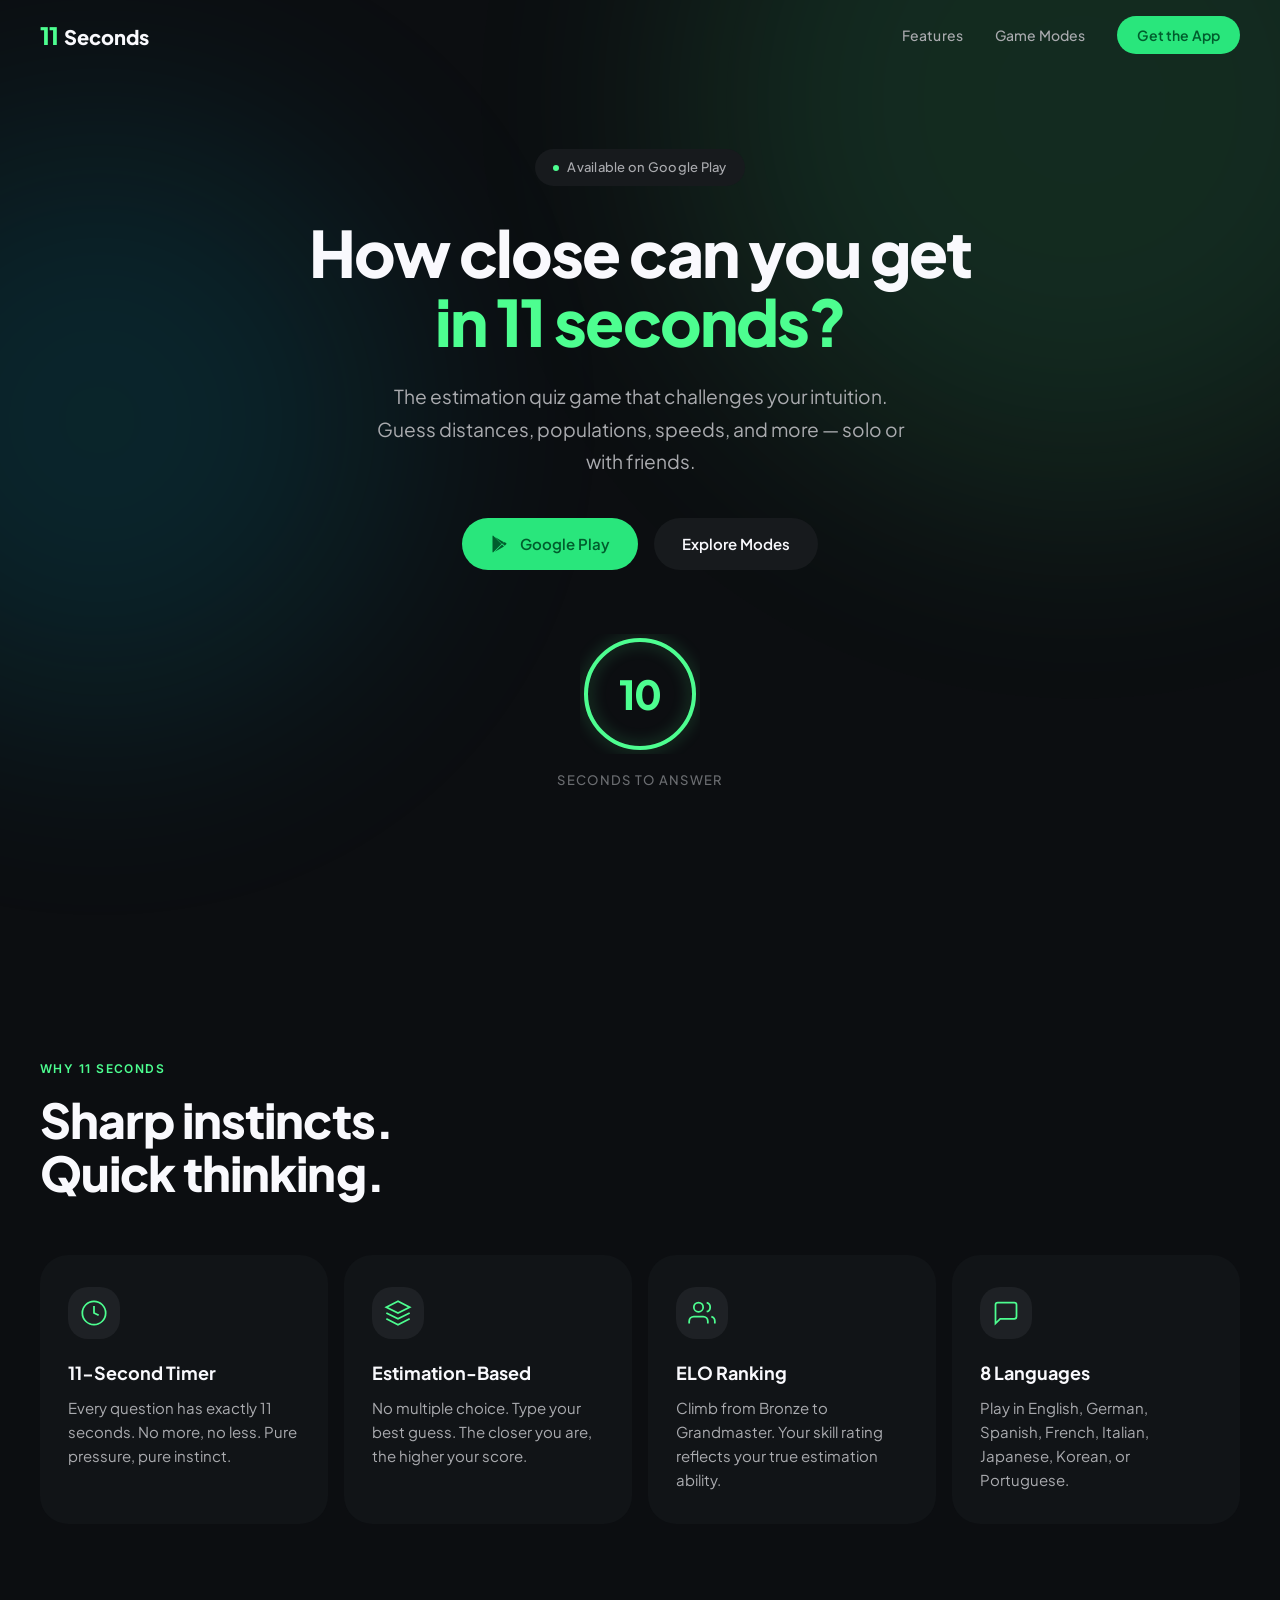
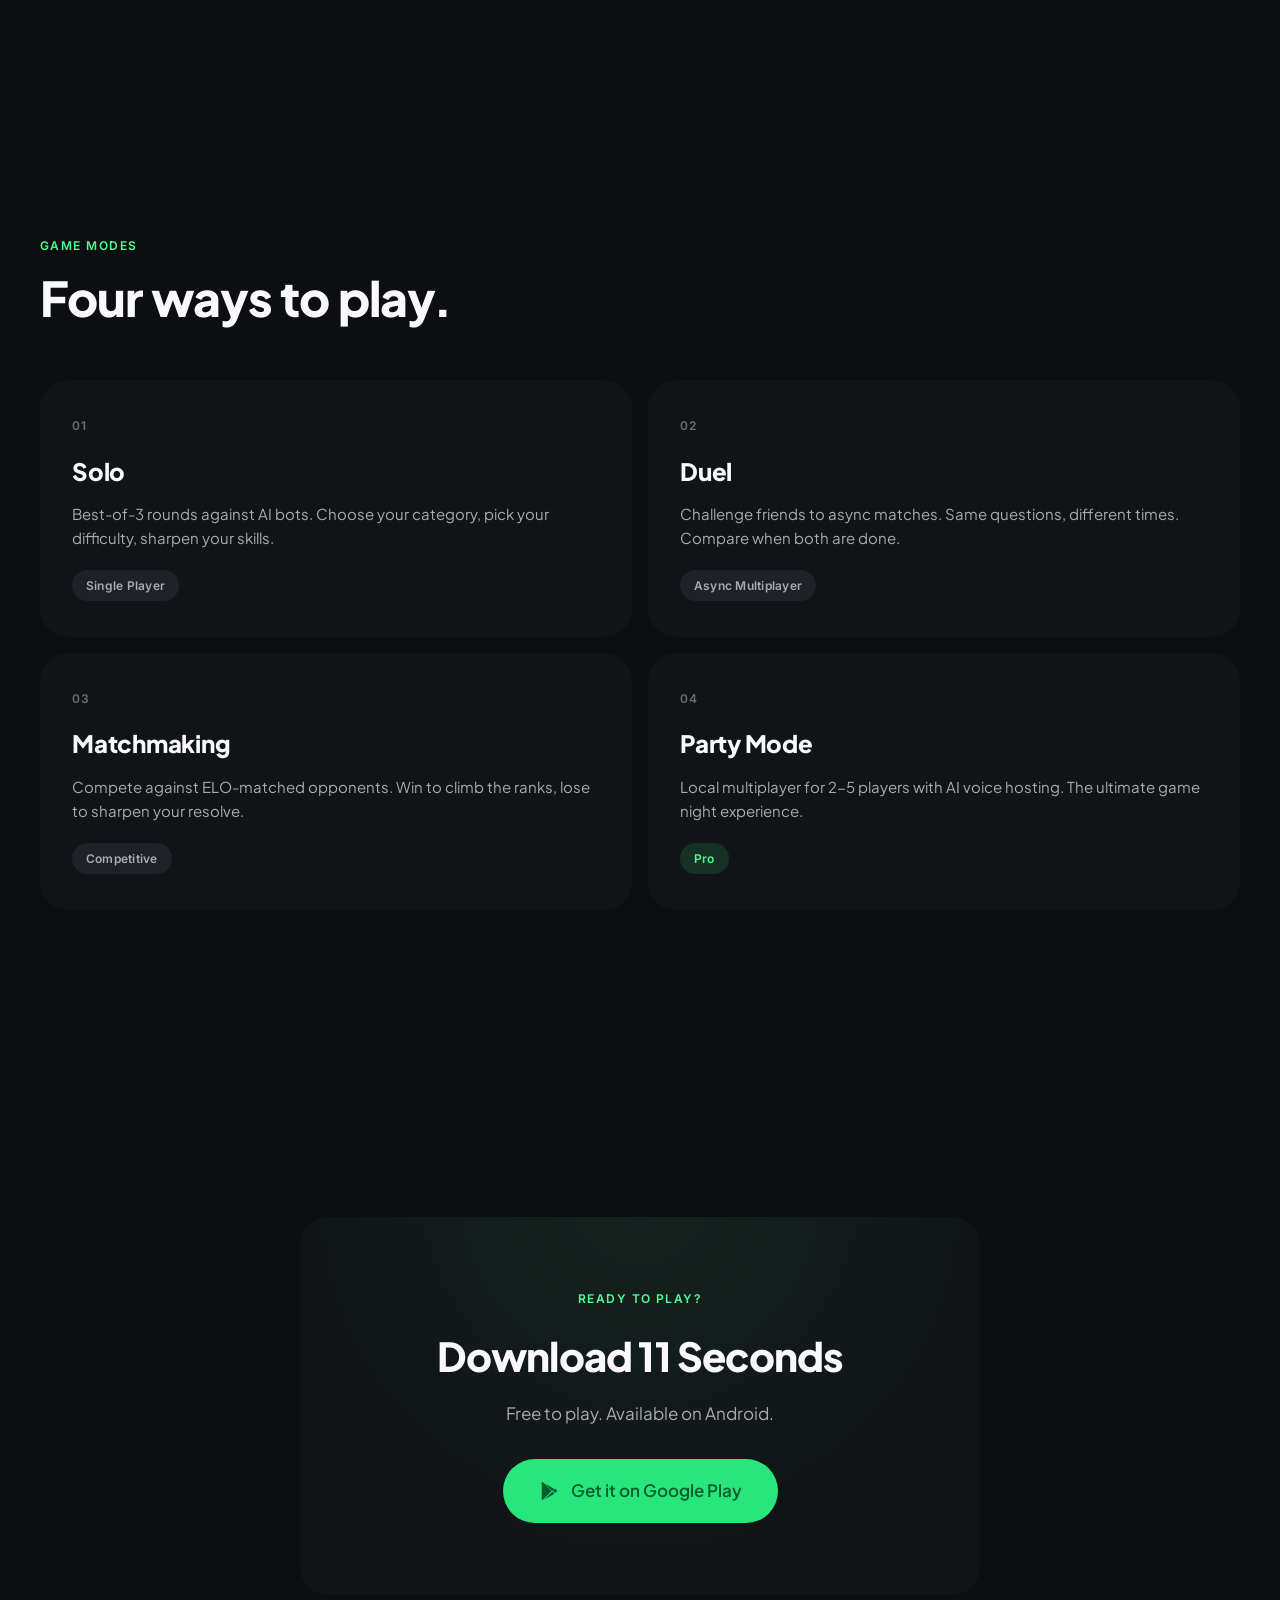
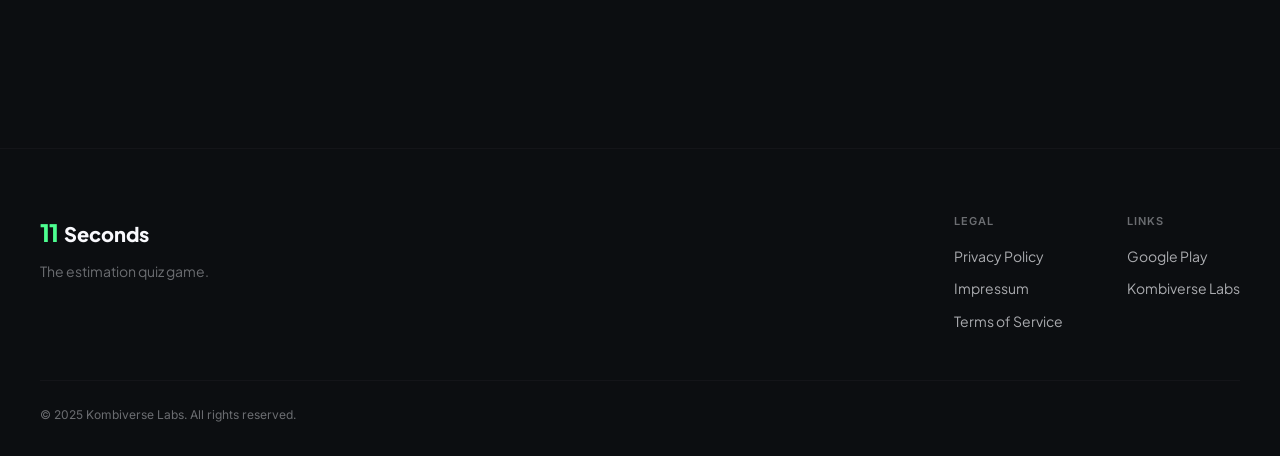
==== index.html @ 77694db5 "feat: 11Seconds marketing website Landing page with Tonal Kineticism design system, Privacy Policy, " ====
<!DOCTYPE html>
<html lang="en">
<head>
  <meta charset="UTF-8">
  <meta name="viewport" content="width=device-width, initial-scale=1.0">
  <title>11 Seconds — The Estimation Quiz Game</title>
  <meta name="description" content="How close can you get in 11 seconds? Test your estimation skills in Solo, Duel, Matchmaking, and Party Mode. Available on Google Play.">
  <meta name="theme-color" content="#0C0E11">

  <!-- Open Graph -->
  <meta property="og:title" content="11 Seconds — The Estimation Quiz Game">
  <meta property="og:description" content="How close can you get in 11 seconds? Test your estimation skills across multiple game modes.">
  <meta property="og:type" content="website">
  <meta property="og:url" content="https://web.11seconds.de">
  <meta property="og:image" content="/og-image.png">

  <!-- Fonts -->
  <link rel="preconnect" href="https://fonts.googleapis.com">
  <link rel="preconnect" href="https://fonts.gstatic.com" crossorigin>
  <link href="https://fonts.googleapis.com/css2?family=Plus+Jakarta+Sans:ital,wght@0,300;0,400;0,500;0,600;0,700;0,800&family=Inter:wght@400;500;600&display=swap" rel="stylesheet">

  <link rel="stylesheet" href="/styles.css">
  <link rel="icon" href="/favicon.svg" type="image/svg+xml">
</head>
<body>
  <!-- Ambient glow effects -->
  <div class="ambient-glow ambient-glow--hero"></div>
  <div class="ambient-glow ambient-glow--mid"></div>

  <!-- Navigation -->
  <nav class="nav" id="nav">
    <div class="nav__inner">
      <a href="/" class="nav__logo">
        <span class="nav__logo-icon">11</span>
        <span class="nav__logo-text">Seconds</span>
      </a>
      <div class="nav__links">
        <a href="#features" class="nav__link">Features</a>
        <a href="#modes" class="nav__link">Game Modes</a>
        <a href="#download" class="nav__link nav__link--cta">Get the App</a>
      </div>
    </div>
  </nav>

  <!-- Hero -->
  <section class="hero">
    <div class="hero__content">
      <div class="hero__badge" data-animate="fade-up">
        <span class="hero__badge-dot"></span>
        Available on Google Play
      </div>
      <h1 class="hero__title" data-animate="fade-up" data-delay="100">
        How close can you get<br>
        <span class="hero__title-accent">in 11 seconds?</span>
      </h1>
      <p class="hero__subtitle" data-animate="fade-up" data-delay="200">
        The estimation quiz game that challenges your intuition.
        Guess distances, populations, speeds, and more &mdash;
        solo or with friends.
      </p>
      <div class="hero__actions" data-animate="fade-up" data-delay="300">
        <a href="https://play.google.com/store/apps/details?id=com.elevenseconds.eleven_seconds" class="btn btn--primary" target="_blank" rel="noopener">
          <svg class="btn__icon" viewBox="0 0 24 24" fill="currentColor" width="20" height="20"><path d="M3.609 1.814L13.792 12 3.61 22.186a.996.996 0 01-.61-.92V2.734a1 1 0 01.609-.92zm10.89 10.893l2.302 2.302-10.937 6.333 8.635-8.635zm3.199-3.199l2.302 2.302-2.302 2.302-2.593-2.302 2.593-2.302zM5.864 3.469L16.8 9.8l-2.302 2.302-8.634-8.633z"/></svg>
          Google Play
        </a>
        <a href="#modes" class="btn btn--ghost">
          Explore Modes
        </a>
      </div>
      <!-- Timer visualization -->
      <div class="hero__timer" data-animate="fade-up" data-delay="400">
        <div class="hero__timer-ring">
          <svg viewBox="0 0 120 120" class="hero__timer-svg">
            <circle cx="60" cy="60" r="54" class="hero__timer-track"/>
            <circle cx="60" cy="60" r="54" class="hero__timer-progress"/>
          </svg>
          <span class="hero__timer-value">11</span>
        </div>
        <div class="hero__timer-label">seconds to answer</div>
      </div>
    </div>
  </section>

  <!-- Features -->
  <section class="features" id="features">
    <div class="features__inner">
      <div class="section-header" data-animate="fade-up">
        <span class="section-tag">Why 11 Seconds</span>
        <h2 class="section-title">Sharp instincts.<br>Quick thinking.</h2>
      </div>
      <div class="features__grid">
        <div class="feature-card" data-animate="fade-up" data-delay="0">
          <div class="feature-card__icon">
            <svg viewBox="0 0 24 24" fill="none" stroke="currentColor" stroke-width="1.5" width="28" height="28"><circle cx="12" cy="12" r="10"/><polyline points="12 6 12 12 16 14"/></svg>
          </div>
          <h3 class="feature-card__title">11-Second Timer</h3>
          <p class="feature-card__desc">Every question has exactly 11 seconds. No more, no less. Pure pressure, pure instinct.</p>
        </div>
        <div class="feature-card" data-animate="fade-up" data-delay="80">
          <div class="feature-card__icon">
            <svg viewBox="0 0 24 24" fill="none" stroke="currentColor" stroke-width="1.5" width="28" height="28"><path d="M12 2L2 7l10 5 10-5-10-5z"/><path d="M2 17l10 5 10-5"/><path d="M2 12l10 5 10-5"/></svg>
          </div>
          <h3 class="feature-card__title">Estimation-Based</h3>
          <p class="feature-card__desc">No multiple choice. Type your best guess. The closer you are, the higher your score.</p>
        </div>
        <div class="feature-card" data-animate="fade-up" data-delay="160">
          <div class="feature-card__icon">
            <svg viewBox="0 0 24 24" fill="none" stroke="currentColor" stroke-width="1.5" width="28" height="28"><path d="M17 21v-2a4 4 0 0 0-4-4H5a4 4 0 0 0-4 4v2"/><circle cx="9" cy="7" r="4"/><path d="M23 21v-2a4 4 0 0 0-3-3.87"/><path d="M16 3.13a4 4 0 0 1 0 7.75"/></svg>
          </div>
          <h3 class="feature-card__title">ELO Ranking</h3>
          <p class="feature-card__desc">Climb from Bronze to Grandmaster. Your skill rating reflects your true estimation ability.</p>
        </div>
        <div class="feature-card" data-animate="fade-up" data-delay="240">
          <div class="feature-card__icon">
            <svg viewBox="0 0 24 24" fill="none" stroke="currentColor" stroke-width="1.5" width="28" height="28"><path d="M21 15a2 2 0 0 1-2 2H7l-4 4V5a2 2 0 0 1 2-2h14a2 2 0 0 1 2 2z"/></svg>
          </div>
          <h3 class="feature-card__title">8 Languages</h3>
          <p class="feature-card__desc">Play in English, German, Spanish, French, Italian, Japanese, Korean, or Portuguese.</p>
        </div>
      </div>
    </div>
  </section>

  <!-- Game Modes -->
  <section class="modes" id="modes">
    <div class="modes__inner">
      <div class="section-header" data-animate="fade-up">
        <span class="section-tag">Game Modes</span>
        <h2 class="section-title">Four ways to play.</h2>
      </div>
      <div class="modes__grid">
        <div class="mode-card mode-card--solo" data-animate="fade-up" data-delay="0">
          <div class="mode-card__number">01</div>
          <h3 class="mode-card__title">Solo</h3>
          <p class="mode-card__desc">Best-of-3 rounds against AI bots. Choose your category, pick your difficulty, sharpen your skills.</p>
          <div class="mode-card__tag">Single Player</div>
        </div>
        <div class="mode-card mode-card--duel" data-animate="fade-up" data-delay="100">
          <div class="mode-card__number">02</div>
          <h3 class="mode-card__title">Duel</h3>
          <p class="mode-card__desc">Challenge friends to async matches. Same questions, different times. Compare when both are done.</p>
          <div class="mode-card__tag">Async Multiplayer</div>
        </div>
        <div class="mode-card mode-card--matchmaking" data-animate="fade-up" data-delay="200">
          <div class="mode-card__number">03</div>
          <h3 class="mode-card__title">Matchmaking</h3>
          <p class="mode-card__desc">Compete against ELO-matched opponents. Win to climb the ranks, lose to sharpen your resolve.</p>
          <div class="mode-card__tag">Competitive</div>
        </div>
        <div class="mode-card mode-card--party" data-animate="fade-up" data-delay="300">
          <div class="mode-card__number">04</div>
          <h3 class="mode-card__title">Party Mode</h3>
          <p class="mode-card__desc">Local multiplayer for 2-5 players with AI voice hosting. The ultimate game night experience.</p>
          <div class="mode-card__tag mode-card__tag--pro">Pro</div>
        </div>
      </div>
    </div>
  </section>

  <!-- CTA / Download -->
  <section class="cta" id="download">
    <div class="cta__inner" data-animate="fade-up">
      <div class="cta__glow"></div>
      <span class="cta__eyebrow">Ready to play?</span>
      <h2 class="cta__title">Download 11 Seconds</h2>
      <p class="cta__desc">Free to play. Available on Android.</p>
      <a href="https://play.google.com/store/apps/details?id=com.elevenseconds.eleven_seconds" class="btn btn--primary btn--lg" target="_blank" rel="noopener">
        <svg class="btn__icon" viewBox="0 0 24 24" fill="currentColor" width="22" height="22"><path d="M3.609 1.814L13.792 12 3.61 22.186a.996.996 0 01-.61-.92V2.734a1 1 0 01.609-.92zm10.89 10.893l2.302 2.302-10.937 6.333 8.635-8.635zm3.199-3.199l2.302 2.302-2.302 2.302-2.593-2.302 2.593-2.302zM5.864 3.469L16.8 9.8l-2.302 2.302-8.634-8.633z"/></svg>
        Get it on Google Play
      </a>
    </div>
  </section>

  <!-- Footer -->
  <footer class="footer">
    <div class="footer__inner">
      <div class="footer__top">
        <div class="footer__brand">
          <a href="/" class="nav__logo">
            <span class="nav__logo-icon">11</span>
            <span class="nav__logo-text">Seconds</span>
          </a>
          <p class="footer__tagline">The estimation quiz game.</p>
        </div>
        <div class="footer__links">
          <div class="footer__col">
            <h4 class="footer__col-title">Legal</h4>
            <a href="/privacy.html" class="footer__link">Privacy Policy</a>
            <a href="/impressum.html" class="footer__link">Impressum</a>
            <a href="/terms.html" class="footer__link">Terms of Service</a>
          </div>
          <div class="footer__col">
            <h4 class="footer__col-title">Links</h4>
            <a href="https://play.google.com/store/apps/details?id=com.elevenseconds.eleven_seconds" class="footer__link" target="_blank" rel="noopener">Google Play</a>
            <a href="https://kombiverse.com" class="footer__link" target="_blank" rel="noopener">Kombiverse Labs</a>
          </div>
        </div>
      </div>
      <div class="footer__bottom">
        <p class="footer__copy">&copy; 2025 Kombiverse Labs. All rights reserved.</p>
      </div>
    </div>
  </footer>

  <script src="/script.js"></script>
</body>
</html>
---- styles.css ----
/* ══════════════════════════════════════════════════════════════════════
   11 Seconds — Tonal Kineticism Design System
   "The Neon Conservatory": vibrant life against deep charcoal.
   ══════════════════════════════════════════════════════════════════════ */

/* ── Tokens ───────────────────────────────────────────────────────── */
:root {
  /* Surface palette */
  --surface:               #0C0E11;
  --surface-container-low: #111417;
  --surface-container:     #171A1D;
  --surface-container-high:#1E2125;
  --surface-container-highest: #23262A;
  --surface-bright:        #292C31;

  /* Content */
  --on-surface:            #F9F9FD;
  --on-surface-variant:    #AAABAF;
  --on-surface-muted:      #6B6D71;

  /* Primary — neon green */
  --primary:               #4DFE90;
  --primary-dim:           #29E67C;
  --primary-container:     #003517;
  --on-primary:            #005D2D;

  /* Secondary — cyan */
  --secondary:             #86CBFF;
  --tertiary:              #00CDEC;

  /* Outline */
  --outline:               #5A5C60;
  --outline-variant:       rgba(70, 72, 75, 0.15);

  /* Radii */
  --radius-sm: 12px;
  --radius-md: 20px;
  --radius-lg: 28px;
  --radius-pill: 9999px;

  /* Spacing */
  --section-pad: clamp(80px, 12vw, 160px);
  --content-max: 1200px;
}

/* ── Reset & Base ─────────────────────────────────────────────────── */
*, *::before, *::after {
  margin: 0;
  padding: 0;
  box-sizing: border-box;
}

html {
  scroll-behavior: smooth;
  -webkit-font-smoothing: antialiased;
  -moz-osx-font-smoothing: grayscale;
}

body {
  font-family: 'Plus Jakarta Sans', system-ui, sans-serif;
  background: var(--surface);
  color: var(--on-surface);
  line-height: 1.6;
  overflow-x: hidden;
}

a {
  color: inherit;
  text-decoration: none;
}

img { max-width: 100%; display: block; }

/* ── Ambient Glow ─────────────────────────────────────────────────── */
.ambient-glow {
  position: fixed;
  border-radius: 50%;
  pointer-events: none;
  filter: blur(120px);
  opacity: 0.12;
  z-index: 0;
}

.ambient-glow--hero {
  width: 800px;
  height: 800px;
  background: var(--primary);
  top: -300px;
  right: -200px;
  animation: glow-drift 20s ease-in-out infinite alternate;
}

.ambient-glow--mid {
  width: 600px;
  height: 600px;
  background: var(--tertiary);
  bottom: 20%;
  left: -200px;
  animation: glow-drift 25s ease-in-out infinite alternate-reverse;
}

@keyframes glow-drift {
  0%   { transform: translate(0, 0) scale(1); }
  100% { transform: translate(40px, -30px) scale(1.15); }
}

/* ── Navigation ───────────────────────────────────────────────────── */
.nav {
  position: fixed;
  top: 0;
  left: 0;
  right: 0;
  z-index: 100;
  padding: 16px 24px;
  transition: background 0.4s, backdrop-filter 0.4s;
}

.nav--scrolled {
  background: rgba(12, 14, 17, 0.7);
  backdrop-filter: blur(24px);
  -webkit-backdrop-filter: blur(24px);
}

.nav__inner {
  max-width: var(--content-max);
  margin: 0 auto;
  display: flex;
  align-items: center;
  justify-content: space-between;
}

.nav__logo {
  display: flex;
  align-items: baseline;
  gap: 6px;
  font-weight: 800;
  font-size: 1.25rem;
}

.nav__logo-icon {
  color: var(--primary);
  font-size: 1.5rem;
  font-weight: 800;
  letter-spacing: -1px;
}

.nav__logo-text {
  color: var(--on-surface);
}

.nav__links {
  display: flex;
  align-items: center;
  gap: 32px;
}

.nav__link {
  font-size: 0.875rem;
  font-weight: 500;
  color: var(--on-surface-variant);
  transition: color 0.2s;
  letter-spacing: 0.01em;
}

.nav__link:hover {
  color: var(--on-surface);
}

.nav__link--cta {
  background: var(--primary-dim);
  color: var(--on-primary);
  padding: 8px 20px;
  border-radius: var(--radius-pill);
  font-weight: 600;
  transition: background 0.2s, transform 0.2s;
}

.nav__link--cta:hover {
  background: var(--primary);
  color: var(--on-primary);
  transform: translateY(-1px);
}

/* ── Hero ─────────────────────────────────────────────────────────── */
.hero {
  position: relative;
  min-height: 100vh;
  display: flex;
  align-items: center;
  justify-content: center;
  padding: 120px 24px 80px;
  z-index: 1;
}

.hero__content {
  max-width: 720px;
  text-align: center;
  display: flex;
  flex-direction: column;
  align-items: center;
}

.hero__badge {
  display: inline-flex;
  align-items: center;
  gap: 8px;
  background: var(--surface-container);
  color: var(--on-surface-variant);
  padding: 8px 18px;
  border-radius: var(--radius-pill);
  font-size: 0.8125rem;
  font-weight: 500;
  letter-spacing: 0.02em;
  margin-bottom: 32px;
}

.hero__badge-dot {
  width: 6px;
  height: 6px;
  border-radius: 50%;
  background: var(--primary);
  animation: pulse-dot 2s ease-in-out infinite;
}

@keyframes pulse-dot {
  0%, 100% { opacity: 1; transform: scale(1); }
  50%      { opacity: 0.5; transform: scale(0.8); }
}

.hero__title {
  font-size: clamp(2.5rem, 6vw, 4rem);
  font-weight: 800;
  line-height: 1.08;
  letter-spacing: -0.03em;
  margin-bottom: 24px;
}

.hero__title-accent {
  color: var(--primary);
  position: relative;
}

.hero__subtitle {
  font-size: clamp(1rem, 2vw, 1.2rem);
  color: var(--on-surface-variant);
  max-width: 540px;
  line-height: 1.7;
  margin-bottom: 40px;
}

.hero__actions {
  display: flex;
  gap: 16px;
  flex-wrap: wrap;
  justify-content: center;
  margin-bottom: 64px;
}

/* ── Timer Visual ─────────────────────────────────────────────────── */
.hero__timer {
  display: flex;
  flex-direction: column;
  align-items: center;
  gap: 16px;
}

.hero__timer-ring {
  position: relative;
  width: 120px;
  height: 120px;
}

.hero__timer-svg {
  width: 100%;
  height: 100%;
  transform: rotate(-90deg);
}

.hero__timer-track {
  fill: none;
  stroke: var(--surface-container-high);
  stroke-width: 4;
}

.hero__timer-progress {
  fill: none;
  stroke: var(--primary);
  stroke-width: 4;
  stroke-linecap: round;
  stroke-dasharray: 339.292;
  stroke-dashoffset: 0;
  animation: timer-countdown 11s linear infinite;
  filter: drop-shadow(0 0 8px rgba(77, 254, 144, 0.4));
}

@keyframes timer-countdown {
  0%   { stroke-dashoffset: 0; }
  100% { stroke-dashoffset: 339.292; }
}

.hero__timer-value {
  position: absolute;
  inset: 0;
  display: flex;
  align-items: center;
  justify-content: center;
  font-size: 2.5rem;
  font-weight: 800;
  color: var(--primary);
  letter-spacing: -2px;
}

.hero__timer-label {
  font-size: 0.8125rem;
  color: var(--on-surface-muted);
  font-weight: 500;
  text-transform: uppercase;
  letter-spacing: 0.1em;
}

/* ── Buttons ──────────────────────────────────────────────────────── */
.btn {
  display: inline-flex;
  align-items: center;
  gap: 10px;
  padding: 14px 28px;
  border-radius: var(--radius-pill);
  font-family: inherit;
  font-size: 0.9375rem;
  font-weight: 600;
  border: none;
  cursor: pointer;
  transition: all 0.25s cubic-bezier(0.4, 0, 0.2, 1);
  white-space: nowrap;
}

.btn--primary {
  background: var(--primary-dim);
  color: var(--on-primary);
}

.btn--primary:hover {
  background: var(--primary);
  transform: translateY(-2px);
  box-shadow: 0 8px 32px rgba(77, 254, 144, 0.25);
}

.btn--ghost {
  background: var(--surface-container);
  color: var(--on-surface);
}

.btn--ghost:hover {
  background: var(--surface-container-high);
  transform: translateY(-2px);
}

.btn--lg {
  padding: 18px 36px;
  font-size: 1.0625rem;
}

.btn__icon {
  flex-shrink: 0;
}

/* ── Section Shared ───────────────────────────────────────────────── */
.section-header {
  margin-bottom: 56px;
}

.section-tag {
  display: inline-block;
  font-family: 'Inter', sans-serif;
  font-size: 0.75rem;
  font-weight: 600;
  text-transform: uppercase;
  letter-spacing: 0.12em;
  color: var(--primary);
  margin-bottom: 16px;
}

.section-title {
  font-size: clamp(2rem, 4vw, 3rem);
  font-weight: 800;
  line-height: 1.1;
  letter-spacing: -0.02em;
}

/* ── Features ─────────────────────────────────────────────────────── */
.features {
  position: relative;
  padding: var(--section-pad) 24px;
  z-index: 1;
}

.features__inner {
  max-width: var(--content-max);
  margin: 0 auto;
}

.features__grid {
  display: grid;
  grid-template-columns: repeat(auto-fit, minmax(260px, 1fr));
  gap: 16px;
}

.feature-card {
  background: var(--surface-container-low);
  border-radius: var(--radius-lg);
  padding: 32px 28px;
  transition: transform 0.3s, background 0.3s;
}

.feature-card:hover {
  background: var(--surface-container);
  transform: translateY(-4px);
}

.feature-card__icon {
  width: 52px;
  height: 52px;
  display: flex;
  align-items: center;
  justify-content: center;
  background: var(--surface-container-high);
  border-radius: var(--radius-md);
  color: var(--primary);
  margin-bottom: 20px;
}

.feature-card__title {
  font-size: 1.125rem;
  font-weight: 700;
  margin-bottom: 8px;
}

.feature-card__desc {
  font-size: 0.9375rem;
  color: var(--on-surface-variant);
  line-height: 1.6;
}

/* ── Game Modes ───────────────────────────────────────────────────── */
.modes {
  position: relative;
  padding: var(--section-pad) 24px;
  z-index: 1;
}

.modes__inner {
  max-width: var(--content-max);
  margin: 0 auto;
}

.modes__grid {
  display: grid;
  grid-template-columns: repeat(2, 1fr);
  gap: 16px;
}

.mode-card {
  background: var(--surface-container-low);
  border-radius: var(--radius-lg);
  padding: 36px 32px;
  position: relative;
  overflow: hidden;
  transition: transform 0.3s, background 0.3s;
}

.mode-card:hover {
  transform: translateY(-4px);
  background: var(--surface-container);
}

.mode-card__number {
  font-family: 'Inter', sans-serif;
  font-size: 0.75rem;
  font-weight: 600;
  color: var(--on-surface-muted);
  letter-spacing: 0.05em;
  margin-bottom: 16px;
}

.mode-card__title {
  font-size: 1.5rem;
  font-weight: 800;
  margin-bottom: 12px;
  letter-spacing: -0.01em;
}

.mode-card__desc {
  font-size: 0.9375rem;
  color: var(--on-surface-variant);
  line-height: 1.6;
  margin-bottom: 20px;
}

.mode-card__tag {
  display: inline-flex;
  align-items: center;
  gap: 6px;
  padding: 6px 14px;
  border-radius: var(--radius-pill);
  background: var(--surface-container-high);
  color: var(--on-surface-variant);
  font-size: 0.75rem;
  font-weight: 600;
  font-family: 'Inter', sans-serif;
  letter-spacing: 0.02em;
}

.mode-card__tag--pro {
  background: rgba(77, 254, 144, 0.12);
  color: var(--primary);
}

/* Mode card accent lines */
.mode-card--solo::before {
  content: '';
  position: absolute;
  top: 0; left: 0; right: 0;
  height: 3px;
  background: linear-gradient(90deg, var(--primary) 0%, transparent 100%);
  opacity: 0;
  transition: opacity 0.3s;
}

.mode-card--duel::before {
  content: '';
  position: absolute;
  top: 0; left: 0; right: 0;
  height: 3px;
  background: linear-gradient(90deg, var(--secondary) 0%, transparent 100%);
  opacity: 0;
  transition: opacity 0.3s;
}

.mode-card--matchmaking::before {
  content: '';
  position: absolute;
  top: 0; left: 0; right: 0;
  height: 3px;
  background: linear-gradient(90deg, var(--tertiary) 0%, transparent 100%);
  opacity: 0;
  transition: opacity 0.3s;
}

.mode-card--party::before {
  content: '';
  position: absolute;
  top: 0; left: 0; right: 0;
  height: 3px;
  background: linear-gradient(90deg, #C77DFF 0%, transparent 100%);
  opacity: 0;
  transition: opacity 0.3s;
}

.mode-card:hover::before {
  opacity: 1;
}

/* ── CTA Section ──────────────────────────────────────────────────── */
.cta {
  position: relative;
  padding: var(--section-pad) 24px;
  z-index: 1;
}

.cta__inner {
  max-width: 680px;
  margin: 0 auto;
  text-align: center;
  padding: 72px 48px;
  background: var(--surface-container-low);
  border-radius: var(--radius-lg);
  position: relative;
  overflow: hidden;
}

.cta__glow {
  position: absolute;
  top: -60%;
  left: 50%;
  transform: translateX(-50%);
  width: 400px;
  height: 400px;
  background: var(--primary);
  border-radius: 50%;
  filter: blur(120px);
  opacity: 0.08;
  pointer-events: none;
}

.cta__eyebrow {
  font-family: 'Inter', sans-serif;
  font-size: 0.75rem;
  font-weight: 600;
  text-transform: uppercase;
  letter-spacing: 0.12em;
  color: var(--primary);
  margin-bottom: 16px;
  display: block;
  position: relative;
}

.cta__title {
  font-size: clamp(1.75rem, 3.5vw, 2.5rem);
  font-weight: 800;
  letter-spacing: -0.02em;
  margin-bottom: 12px;
  position: relative;
}

.cta__desc {
  color: var(--on-surface-variant);
  margin-bottom: 32px;
  font-size: 1.0625rem;
  position: relative;
}

/* ── Footer ───────────────────────────────────────────────────────── */
.footer {
  position: relative;
  padding: 64px 24px 32px;
  z-index: 1;
  border-top: 1px solid var(--outline-variant);
}

.footer__inner {
  max-width: var(--content-max);
  margin: 0 auto;
}

.footer__top {
  display: flex;
  justify-content: space-between;
  gap: 48px;
  margin-bottom: 48px;
}

.footer__tagline {
  color: var(--on-surface-muted);
  font-size: 0.875rem;
  margin-top: 8px;
}

.footer__links {
  display: flex;
  gap: 64px;
}

.footer__col {
  display: flex;
  flex-direction: column;
  gap: 10px;
}

.footer__col-title {
  font-family: 'Inter', sans-serif;
  font-size: 0.6875rem;
  font-weight: 600;
  text-transform: uppercase;
  letter-spacing: 0.1em;
  color: var(--on-surface-muted);
  margin-bottom: 4px;
}

.footer__link {
  font-size: 0.875rem;
  color: var(--on-surface-variant);
  transition: color 0.2s;
}

.footer__link:hover {
  color: var(--on-surface);
}

.footer__bottom {
  padding-top: 24px;
  border-top: 1px solid var(--outline-variant);
}

.footer__copy {
  font-size: 0.75rem;
  color: var(--on-surface-muted);
  font-family: 'Inter', sans-serif;
}

/* ── Scroll Animations ────────────────────────────────────────────── */
[data-animate] {
  opacity: 0;
  transform: translateY(24px);
  transition: opacity 0.6s cubic-bezier(0.4, 0, 0.2, 1),
              transform 0.6s cubic-bezier(0.4, 0, 0.2, 1);
}

[data-animate].is-visible {
  opacity: 1;
  transform: translateY(0);
}

/* ── Legal Page Styles ────────────────────────────────────────────── */
.legal {
  position: relative;
  z-index: 1;
  padding: 140px 24px var(--section-pad);
}

.legal__inner {
  max-width: 760px;
  margin: 0 auto;
}

.legal__title {
  font-size: clamp(2rem, 4vw, 3rem);
  font-weight: 800;
  letter-spacing: -0.02em;
  margin-bottom: 8px;
}

.legal__updated {
  font-family: 'Inter', sans-serif;
  font-size: 0.8125rem;
  color: var(--on-surface-muted);
  margin-bottom: 48px;
}

.legal__content h2 {
  font-size: 1.25rem;
  font-weight: 700;
  margin-top: 40px;
  margin-bottom: 12px;
}

.legal__content h3 {
  font-size: 1.0625rem;
  font-weight: 600;
  margin-top: 28px;
  margin-bottom: 8px;
}

.legal__content p {
  color: var(--on-surface-variant);
  font-size: 0.9375rem;
  line-height: 1.7;
  margin-bottom: 16px;
}

.legal__content ul {
  color: var(--on-surface-variant);
  font-size: 0.9375rem;
  line-height: 1.7;
  margin-bottom: 16px;
  padding-left: 24px;
}

.legal__content li {
  margin-bottom: 6px;
}

.legal__content a {
  color: var(--primary);
  text-decoration: underline;
  text-underline-offset: 3px;
}

.legal__content a:hover {
  color: var(--primary-dim);
}

/* ── Responsive ───────────────────────────────────────────────────── */
@media (max-width: 768px) {
  .nav__links {
    gap: 16px;
  }

  .nav__link:not(.nav__link--cta) {
    display: none;
  }

  .modes__grid {
    grid-template-columns: 1fr;
  }

  .footer__top {
    flex-direction: column;
    gap: 32px;
  }

  .footer__links {
    gap: 40px;
  }

  .cta__inner {
    padding: 48px 24px;
  }

  .hero {
    padding-top: 100px;
    min-height: auto;
    padding-bottom: 60px;
  }
}

@media (max-width: 480px) {
  .hero__actions {
    flex-direction: column;
    width: 100%;
  }

  .btn {
    justify-content: center;
    width: 100%;
  }

  .features__grid {
    grid-template-columns: 1fr;
  }
}
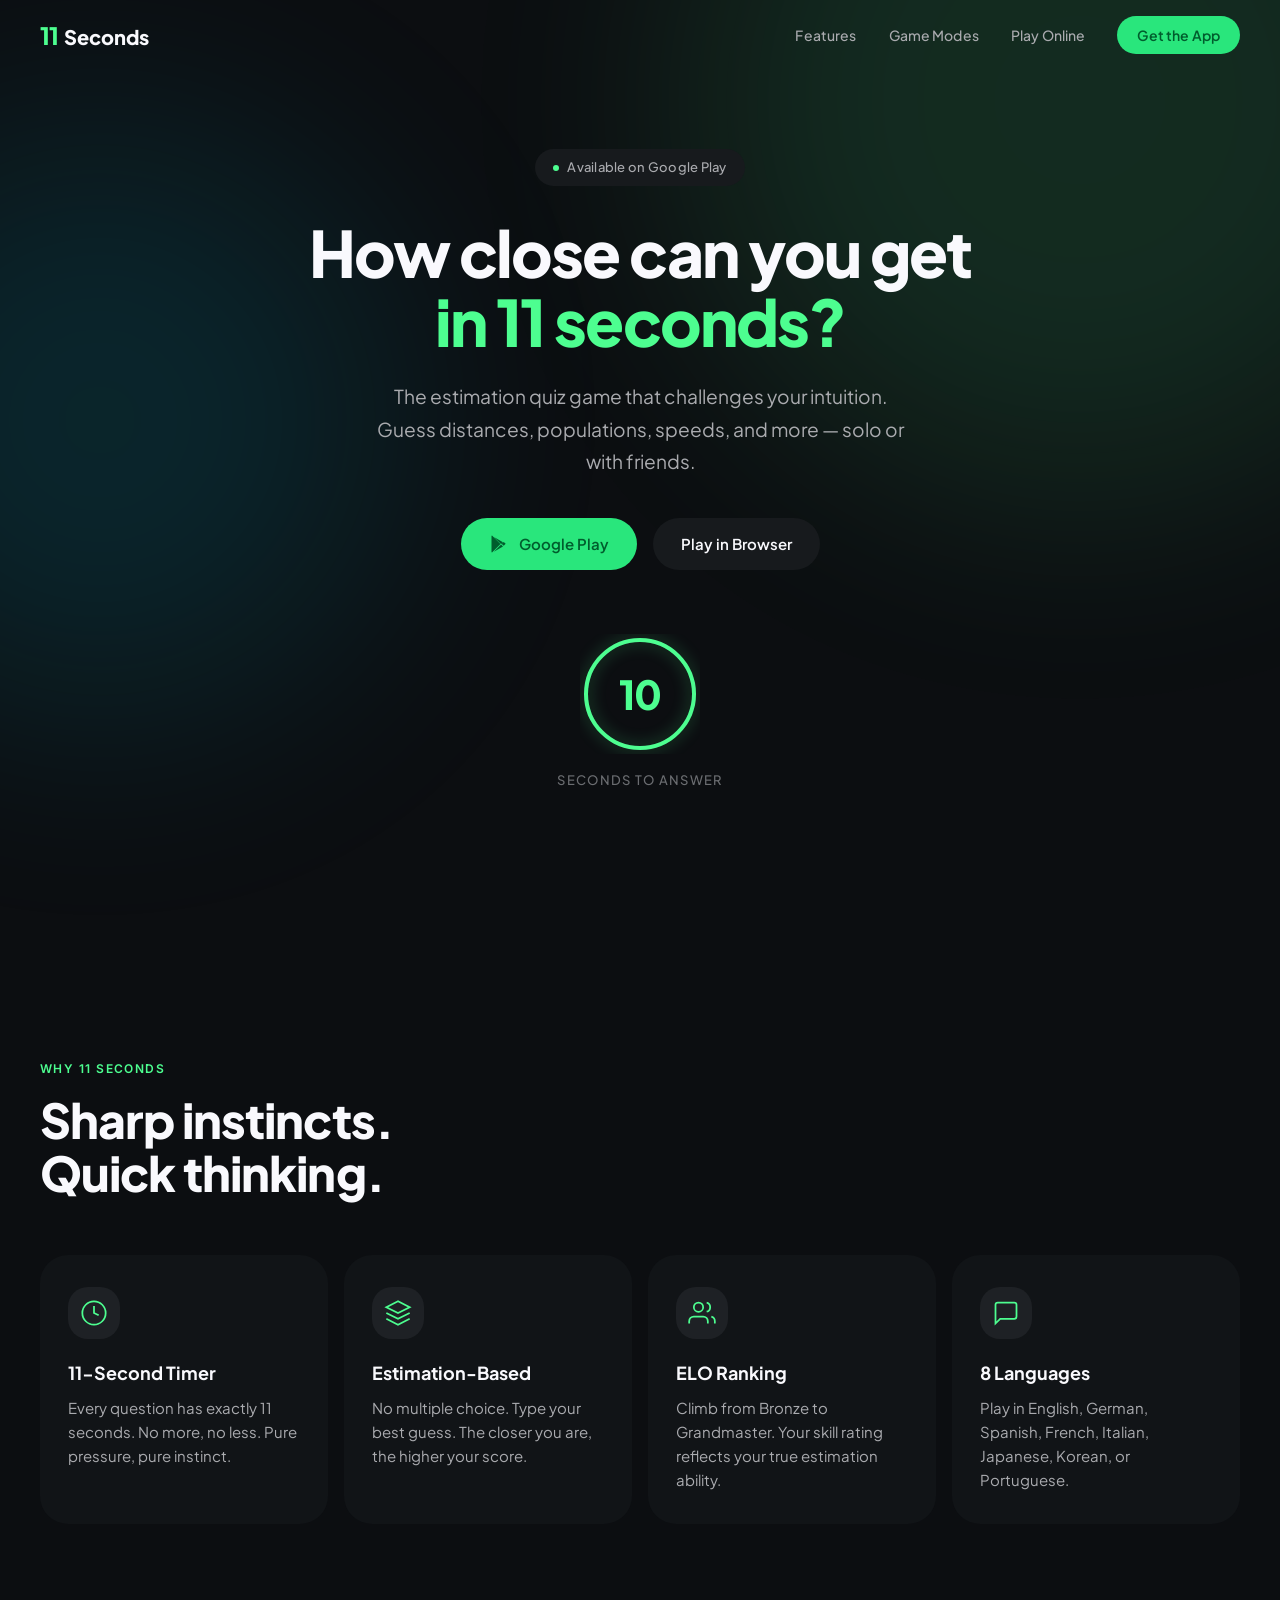
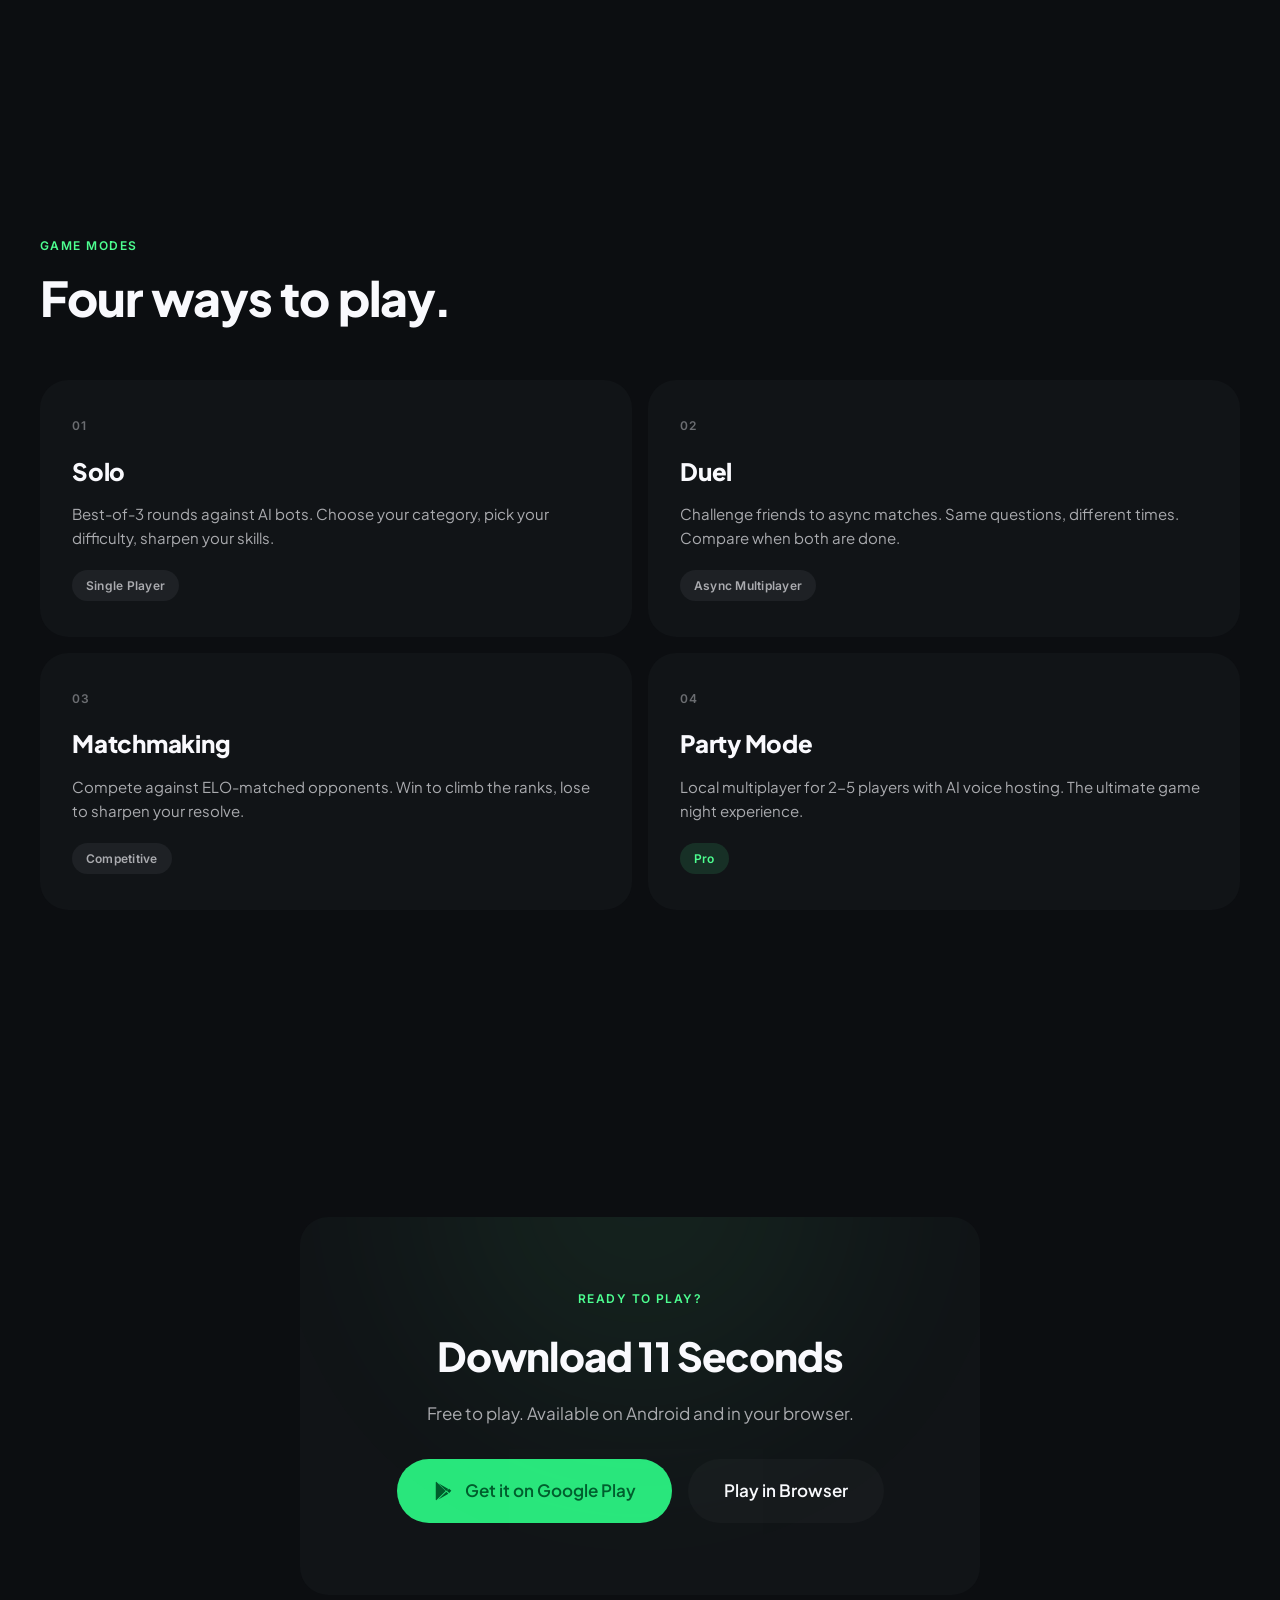
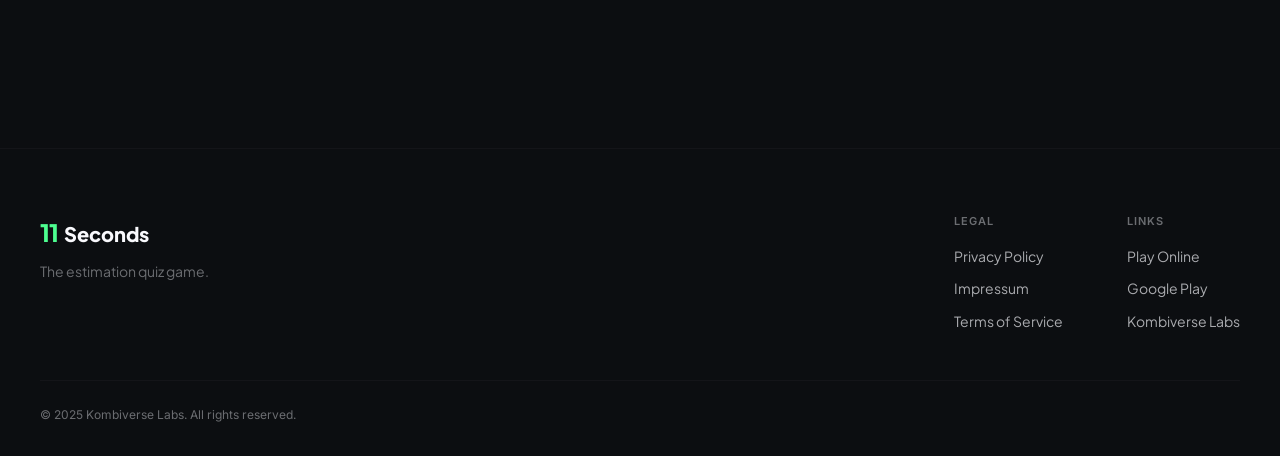
==== commit 86114901: "fix: correct Kombiverse Labs links and add Play Online buttons - Fix company link: kombiverse.com ->" ====
--- a/index.html
+++ b/index.html
@@ -37,6 +37,7 @@
       <div class="nav__links">
         <a href="#features" class="nav__link">Features</a>
         <a href="#modes" class="nav__link">Game Modes</a>
+        <a href="https://11seconds.de" class="nav__link" target="_blank" rel="noopener">Play Online</a>
         <a href="#download" class="nav__link nav__link--cta">Get the App</a>
       </div>
     </div>
@@ -63,8 +64,8 @@
           <svg class="btn__icon" viewBox="0 0 24 24" fill="currentColor" width="20" height="20"><path d="M3.609 1.814L13.792 12 3.61 22.186a.996.996 0 01-.61-.92V2.734a1 1 0 01.609-.92zm10.89 10.893l2.302 2.302-10.937 6.333 8.635-8.635zm3.199-3.199l2.302 2.302-2.302 2.302-2.593-2.302 2.593-2.302zM5.864 3.469L16.8 9.8l-2.302 2.302-8.634-8.633z"/></svg>
           Google Play
         </a>
-        <a href="#modes" class="btn btn--ghost">
-          Explore Modes
+        <a href="https://11seconds.de" class="btn btn--ghost" target="_blank" rel="noopener">
+          Play in Browser
         </a>
       </div>
       <!-- Timer visualization -->
@@ -163,11 +164,16 @@
       <div class="cta__glow"></div>
       <span class="cta__eyebrow">Ready to play?</span>
       <h2 class="cta__title">Download 11 Seconds</h2>
-      <p class="cta__desc">Free to play. Available on Android.</p>
-      <a href="https://play.google.com/store/apps/details?id=com.elevenseconds.eleven_seconds" class="btn btn--primary btn--lg" target="_blank" rel="noopener">
-        <svg class="btn__icon" viewBox="0 0 24 24" fill="currentColor" width="22" height="22"><path d="M3.609 1.814L13.792 12 3.61 22.186a.996.996 0 01-.61-.92V2.734a1 1 0 01.609-.92zm10.89 10.893l2.302 2.302-10.937 6.333 8.635-8.635zm3.199-3.199l2.302 2.302-2.302 2.302-2.593-2.302 2.593-2.302zM5.864 3.469L16.8 9.8l-2.302 2.302-8.634-8.633z"/></svg>
-        Get it on Google Play
-      </a>
+      <p class="cta__desc">Free to play. Available on Android and in your browser.</p>
+      <div class="hero__actions" style="margin-bottom:0">
+        <a href="https://play.google.com/store/apps/details?id=com.elevenseconds.eleven_seconds" class="btn btn--primary btn--lg" target="_blank" rel="noopener">
+          <svg class="btn__icon" viewBox="0 0 24 24" fill="currentColor" width="22" height="22"><path d="M3.609 1.814L13.792 12 3.61 22.186a.996.996 0 01-.61-.92V2.734a1 1 0 01.609-.92zm10.89 10.893l2.302 2.302-10.937 6.333 8.635-8.635zm3.199-3.199l2.302 2.302-2.302 2.302-2.593-2.302 2.593-2.302zM5.864 3.469L16.8 9.8l-2.302 2.302-8.634-8.633z"/></svg>
+          Get it on Google Play
+        </a>
+        <a href="https://11seconds.de" class="btn btn--ghost btn--lg" target="_blank" rel="noopener">
+          Play in Browser
+        </a>
+      </div>
     </div>
   </section>
 
@@ -191,8 +197,9 @@
           </div>
           <div class="footer__col">
             <h4 class="footer__col-title">Links</h4>
+            <a href="https://11seconds.de" class="footer__link" target="_blank" rel="noopener">Play Online</a>
             <a href="https://play.google.com/store/apps/details?id=com.elevenseconds.eleven_seconds" class="footer__link" target="_blank" rel="noopener">Google Play</a>
-            <a href="https://kombiverse.com" class="footer__link" target="_blank" rel="noopener">Kombiverse Labs</a>
+            <a href="https://kombiverselabs.de" class="footer__link" target="_blank" rel="noopener">Kombiverse Labs</a>
           </div>
         </div>
       </div>
